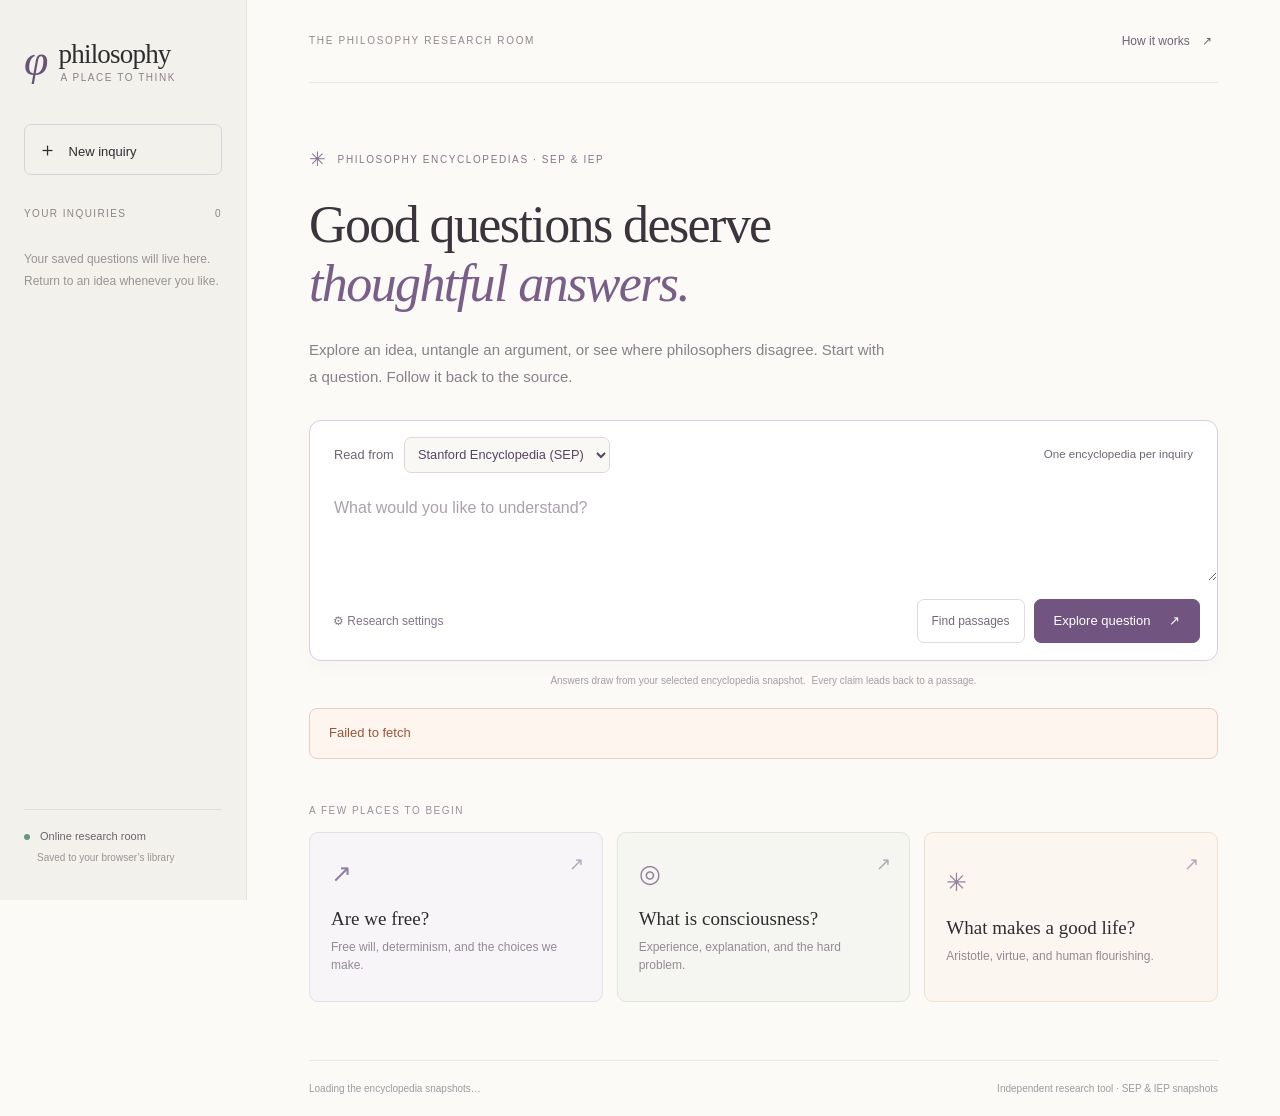
==== index.html @ 96039507 "Publish philosophy research frontend without private backend data" ====
<!doctype html>
<html lang="en">
<head><meta charset="utf-8"><meta name="viewport" content="width=device-width,initial-scale=1"><title>Philosophy — grounded in SEP &amp; IEP</title><link rel="stylesheet" href="./styles.css?v=8264538767d1"><script src="./config.js?v=1afbfc3e20f3"></script><script src="./app.js?v=f1584ebc490a" defer></script></head>
<body>
<aside class="sidebar" aria-label="Research library">
  <a class="brand" href="./" aria-label="Philosophy home"><span class="brand-mark">φ</span><span>philosophy<span class="brand-sub">a place to think</span></span></a>
  <button id="new-research" class="new-button"><span>＋</span> New inquiry</button>
  <button id="library-toggle" class="mobile-library" aria-label="Show saved inquiries" aria-expanded="false">☰</button>
  <div class="library-label">YOUR INQUIRIES <span id="library-count">0</span></div>
  <nav id="library" aria-label="Saved inquiries"><p class="library-empty">Your saved questions will live here.<br>Return to an idea whenever you like.</p></nav>
  <div class="sidebar-foot"><span class="live-dot"></span> Online research room<span class="foot-note">Saved to your browser’s library</span></div>
</aside>
<main>
  <header class="topbar"><span>THE PHILOSOPHY RESEARCH ROOM</span><button id="about-button">How it works <span>↗</span></button></header>
  <section id="welcome" class="welcome">
    <div class="eyebrow"><span class="tiny-star">✳</span> PHILOSOPHY ENCYCLOPEDIAS · SEP & IEP</div>
    <h1>Good questions deserve<br><em>thoughtful answers.</em></h1>
    <p class="intro">Explore an idea, untangle an argument, or see where philosophers disagree. Start with a question. Follow it back to the source.</p>
  </section>
  <section class="composer" aria-label="Ask a philosophy question">
    <form id="ask-form"><div class="corpus-control"><label for="corpus-selection">Read from <select id="corpus-selection"><option value="SEP">Stanford Encyclopedia (SEP)</option><option value="IEP">Internet Encyclopedia (IEP)</option></select></label><span>One encyclopedia per inquiry</span></div>
      <label for="question" class="sr-only">Your philosophy question</label><textarea id="question" placeholder="What would you like to understand?" maxlength="3000" rows="3" required></textarea>
      <div class="composer-bottom"><button type="button" id="settings-button" class="quiet-button" aria-expanded="false">⚙ Research settings</button><div class="submit-actions"><button type="button" id="search-button" class="search-button">Find passages</button><button type="submit" id="research-button" class="primary">Explore question <span>↗</span></button></div></div>
      <div id="settings" class="settings" hidden>
        <label>Passages to retrieve<input id="rag-count" type="number" min="1" max="300" value="100"></label>
        <label>Evidence for the answer<select id="selection"><option value="perfect">Perfectly relevant only</option><option value="very" selected>+ Very relevant</option><option value="relevant">+ Relevant</option><option value="number">Custom passage count</option></select></label>
        <label id="answer-count-label" hidden>Passages for the answer<input id="answer-count" type="number" min="1" max="300" value="20"></label>
        <label>Answer model<select id="model"><option value="gpt-6.1-sol">GPT-6.1 Sol</option><option value="gpt-6-astra">GPT-6 Astra</option></select></label>
        <label>Thinking level<select id="effort"><option>low</option><option>medium</option><option>high</option><option>xhigh</option><option>max</option><option>ultra</option></select></label>
        <p>Rating choices are cumulative. “+ Very relevant” includes Perfectly relevant and Very relevant passages. Custom count takes the best-rated passages, even if their ratings are lower.</p>
      </div>
    </form>
    <p class="composer-note">Answers draw from your selected encyclopedia snapshot. <span>Every claim leads back to a passage.</span></p>
  </section>
  <div id="alert" role="alert" hidden></div>
  <section id="suggestions" class="suggestions"><div class="section-kicker">A FEW PLACES TO BEGIN</div><div class="suggestion-grid">
    <button data-question="What is the difference between compatibilism and libertarianism about free will?"><span class="suggestion-icon">↗</span><strong>Are we free?</strong><span>Free will, determinism, and the choices we make.</span><span class="suggestion-arrow">↗</span></button>
    <button data-question="What is the hard problem of consciousness, and why is it different from explaining cognitive functions?"><span class="suggestion-icon">◎</span><strong>What is consciousness?</strong><span>Experience, explanation, and the hard problem.</span><span class="suggestion-arrow">↗</span></button>
    <button data-question="How does Aristotle understand eudaimonia and its relationship to virtue?"><span class="suggestion-icon">✳</span><strong>What makes a good life?</strong><span>Aristotle, virtue, and human flourishing.</span><span class="suggestion-arrow">↗</span></button>
  </div></section>
  <section id="research" hidden aria-label="Research results">
    <div id="progress" class="progress" aria-live="polite"></div>
    <div class="result-heading"><h2 id="result-question"></h2><button id="copy-button" class="quiet-button" hidden>Copy answer</button></div>
    <div id="result-meta" class="result-meta"></div>
    <div class="tabs" role="tablist" aria-label="Research views"><button id="answer-tab" role="tab" aria-selected="true">Answer</button><button id="passages-tab" role="tab" aria-selected="false">Passages <span id="passage-count"></span></button><button id="method-tab" role="tab" aria-selected="false">Research trail</button></div>
    <div id="answer-view" class="answer-layout"><article id="answer" class="prose" aria-label="Research answer"></article><aside id="sources" class="source-rail" aria-label="Sources used"></aside></div>
    <section id="passages-view" hidden><div class="passage-controls"><label for="rating-filter">Show</label><select id="rating-filter"><option value="all">All retrieved passages</option><option value="selected">Used for the answer</option><option value="4">Perfectly relevant</option><option value="3">Very relevant</option><option value="2">Relevant</option><option value="1">A little relevant</option><option value="0">Not relevant</option></select><span id="passage-summary"></span></div><div id="passages"></div></section>
    <section id="method-view" class="method-view" hidden></section>
  </section>
  <footer><span id="corpus-count">Loading the encyclopedia snapshots…</span><span>Independent research tool · SEP & IEP snapshots</span></footer>
</main>
<dialog id="source-dialog"><div class="dialog-top"><span>READ THE SOURCE</span><button id="close-source" aria-label="Close source">×</button></div><div id="source-content"></div></dialog>
<dialog id="about-dialog"><div class="dialog-top"><span>A QUESTION, WITH A TRACEABLE ANSWER</span><button id="close-about" aria-label="Close explanation">×</button></div><h2>From question to understanding.</h2><ol class="about-steps"><li><strong>Find the passages.</strong><p>Your question is compared with the selected encyclopedia’s passage embeddings.</p></li><li><strong>Check relevance.</strong><p>Jev rates each passage against your exact question, from Not relevant to Perfectly relevant.</p></li><li><strong>Choose the evidence.</strong><p>Your rating threshold or custom count decides which passages reach the answer model.</p></li><li><strong>Read, then verify.</strong><p>The answer cites individual passages. Open a citation to read the saved passage, nearby context, and its original encyclopedia link.</p></li></ol><p class="about-note">Find passages stops after retrieval. Explore question also runs Jev and the answer model. Questions and research trails are saved online in your browser’s private library. This is an independent tool, not an official SEP or IEP service.</p></dialog>
</body></html>
---- styles.css ----
@font-face{font-family:ResearchSerif;src:local('Georgia')}*{box-sizing:border-box}body{margin:0;color:#302d32;background:#fbfaf7;font:15px/1.55 'Segoe UI',Arial,sans-serif}button,input,select,textarea{font:inherit}button,a,input,textarea,select{-webkit-tap-highlight-color:transparent}button{cursor:pointer}button:disabled{opacity:.55;cursor:wait}button:focus-visible,a:focus-visible,input:focus-visible,select:focus-visible,textarea:focus-visible{outline:3px solid #b398c1;outline-offset:4px}a{color:inherit}button{color:inherit}[hidden]{display:none!important}.sidebar{width:247px;position:fixed;inset:0 auto 0 0;border-right:1px solid #e6e2dd;padding:35px 24px;background:#f3f1eb;display:flex;flex-direction:column}.brand{display:flex;align-items:center;gap:11px;text-decoration:none;font:27px Georgia,serif;letter-spacing:-.8px}.brand-mark{font:italic 44px Georgia;color:#695376}.brand-sub{display:block;font:10px 'Segoe UI',sans-serif;text-transform:uppercase;letter-spacing:1.55px;color:#8b818d;margin:2px 0 0 2px}.new-button{border:1px solid #d8d2dc;border-radius:7px;background:transparent;text-align:left;padding:10px 13px;margin-top:38px;font-size:13px}.new-button span{margin-right:8px;font-size:19px}.library-label{font-size:10px;letter-spacing:1.4px;color:#8b838a;margin:31px 0 15px;display:flex;justify-content:space-between}.library-empty{color:#9a9399;font-size:12px;line-height:1.8}.sidebar nav{overflow:auto;flex:1}.library-item{border:0;background:transparent;text-align:left;display:block;width:100%;border-radius:6px;padding:10px 8px;margin-bottom:4px;font-size:12px;line-height:1.5}.library-item:hover,.library-item.active{background:#e9e3ec;color:#654d74}.library-item small{display:block;color:#91848f;font-size:10px;margin-top:4px}.sidebar-foot{font-size:11px;color:#6c636e;border-top:1px solid #e1dce1;padding-top:18px;margin-top:20px}.live-dot{display:inline-block;width:6px;height:6px;border-radius:50%;background:#699778;margin-right:7px}.foot-note{display:block;color:#9c929c;margin:4px 0 0 13px;font-size:10px}main{margin-left:247px;padding:0 62px;max-width:1600px}.topbar{height:83px;display:flex;justify-content:space-between;align-items:center;border-bottom:1px solid #eae6e1;color:#918791;font-size:10px;letter-spacing:1.65px}.topbar button{background:transparent;border:0;color:#6e6176;font-size:12px;letter-spacing:0}.topbar button span{margin-left:9px}.welcome{padding-top:61px;max-width:830px}.eyebrow{font-size:10px;letter-spacing:1.6px;color:#86748b;display:flex;gap:10px;align-items:center}.tiny-star{font-size:20px;color:#877091}h1{font:52px/1.14 Georgia,serif;letter-spacing:-1.6px;margin:20px 0 22px;font-weight:400;color:#3b343d}h1 em{color:#795e89;font-weight:400}.intro{font-size:15px;color:#88808a;max-width:580px;line-height:1.8;margin-bottom:30px}.composer{max-width:1060px}.composer form{border:1px solid #d9cfe0;border-radius:12px;background:#fff;box-shadow:0 5px 20px #44394d06;overflow:hidden}textarea{resize:vertical;border:0;width:100%;background:transparent;padding:23px 24px 10px;outline-offset:-4px!important;min-height:96px;font-size:16px;color:#423646}textarea::placeholder{color:#aaa1aa}.composer-bottom{display:flex;justify-content:space-between;gap:12px;align-items:center;padding:12px 17px 17px}.quiet-button{border:0;background:transparent;font-size:12px;color:#84738c;padding:6px}.submit-actions{display:flex;gap:9px}.primary{border:1px solid #71547f;background:#71547f;color:#fff;padding:11px 19px;border-radius:7px;font-size:13px;white-space:nowrap}.primary:hover{background:#5c416a}.primary span{margin-left:15px}.search-button{border:1px solid #e0d9e3;border-radius:7px;background:#fff;font-size:12px;padding:10px 14px;color:#75677d}.composer-note{display:flex;gap:6px;justify-content:center;font-size:10px;color:#a69ba8;margin:12px 0 0}.settings{border-top:1px solid #e9e3ed;padding:19px 23px;display:grid;grid-template-columns:repeat(3,1fr);gap:17px;background:#faf8fb}.settings label{font-size:11px;color:#7b6b83;display:flex;flex-direction:column;gap:6px}.settings input,.settings select{border:1px solid #ddd5e2;background:white;border-radius:5px;padding:8px;color:#514657;min-width:0;width:100%;font-size:12px}.settings p{grid-column:1/-1;font-size:11px;color:#94839a;margin:0}.suggestions{margin:44px 0 58px;max-width:1060px}.section-kicker{font-size:10px;letter-spacing:1.5px;color:#9a8d9d;margin-bottom:14px}.suggestion-grid{display:grid;grid-template-columns:repeat(3,1fr);gap:14px}.suggestion-grid button{position:relative;padding:21px 21px 26px;text-align:left;border:1px solid #e5dfe7;border-radius:9px;background:#f8f5f9;min-height:166px}.suggestion-grid button:nth-child(2){background:#f5f6f1;border-color:#e0e5d9}.suggestion-grid button:nth-child(3){background:#fbf6ef;border-color:#eee1d1}.suggestion-icon{display:block;font-size:25px;color:#93809e;margin-bottom:15px}.suggestion-grid strong{font:19px Georgia,serif;display:block;font-weight:400;margin-bottom:8px}.suggestion-grid button>span:not(.suggestion-icon):not(.suggestion-arrow){color:#948995;font-size:12px;display:block;max-width:230px}.suggestion-arrow{position:absolute;right:18px;top:18px;color:#b3a7b8;font-size:18px}footer{border-top:1px solid #eae6e1;display:flex;justify-content:space-between;gap:10px;font-size:10px;color:#a198a2;padding:20px 0;margin-top:35px}.sr-only{position:absolute;width:1px;height:1px;overflow:hidden;clip:rect(0,0,0,0)}#alert{padding:14px 19px;border:1px solid #e7cec4;background:#fff5ef;border-radius:8px;margin:20px 0;font-size:13px;color:#9a563c}.progress{display:flex;gap:7px;margin:27px 0 20px;flex-wrap:wrap}.progress span{font-size:10px;border:1px solid #e6dfe9;border-radius:20px;padding:7px 12px;color:#a398a7}.progress span.done{color:#627963;background:#f0f4ee;border-color:#dce5d8}.progress span.current{color:#705280;background:#f2edf5;border-color:#d7c6e1}.progress .stage{flex-basis:100%;border:0;padding:4px 0;font-size:12px;color:#948499}.result-heading{display:flex;gap:15px;justify-content:space-between;align-items:start}.result-heading h2{font:30px/1.3 Georgia,serif;font-weight:400;max-width:780px;margin:0 0 12px}.result-meta{font-size:11px;color:#96879d;margin-bottom:21px}.tabs{display:flex;gap:24px;border-bottom:1px solid #e4dee7;margin-bottom:28px}.tabs button{border:0;border-bottom:2px solid transparent;background:none;padding:12px 0;color:#9b8ca3;font-size:13px}.tabs button[aria-selected=true]{color:#6f527c;border-bottom-color:#795889}.tabs button span{font-size:10px;background:#eee8f1;padding:2px 6px;border-radius:4px}.answer-layout{display:grid;grid-template-columns:minmax(0,1fr) 245px;gap:45px}.prose{font-size:15px;line-height:1.9;color:#534a57;padding-bottom:20px;max-width:760px}.prose p{margin-top:0;margin-bottom:18px}.prose h2,.prose h3{font:25px/1.4 Georgia,serif;font-weight:400;color:#4c3c53;margin:27px 0 12px}.prose h3{font-size:20px}.prose .waiting{padding:35px 0;color:#a395a9;font-style:italic}.prose li{margin-bottom:7px}.cite{background:#f0e9f4;border:0;border-radius:3px;padding:1px 5px;color:#745188;font-size:10px;margin:0 2px;vertical-align:super}.source-rail{border-left:1px solid #e7dfeb;padding-left:23px}.source-rail h3{font-size:10px;letter-spacing:1.5px;color:#9984a4;font-weight:400;margin:5px 0 17px}.source-card{display:block;background:none;border:0;border-bottom:1px solid #e9e2ed;padding:15px 0;text-align:left;width:100%}.source-card strong{font:16px/1.4 Georgia,serif;color:#685272;display:block;font-weight:400}.source-card span{display:block;font-size:10px;color:#a191a8;margin-top:5px}.source-card .source-number{font-size:10px;color:#9b80ac;margin-bottom:5px}.passage-controls{display:flex;gap:10px;align-items:center;font-size:11px;color:#938499;margin-bottom:18px}.passage-controls select{border:1px solid #ddd4e2;border-radius:5px;background:white;padding:7px;max-width:220px;color:#786481}.passage-controls span{margin-left:auto}.passage-card{background:white;border:1px solid #e5dce9;border-radius:9px;padding:21px 25px;margin:13px 0}.passage-card-top{display:flex;justify-content:space-between;gap:10px;font-size:10px;color:#a897ad}.passage-card h3{font:21px Georgia,serif;font-weight:400;margin:10px 0 4px;color:#685171}.author-line{font-size:11px;color:#a58fae}.passage-text{font-size:13px;line-height:1.85;color:#74697a;margin:14px 0;white-space:pre-wrap}.passage-card button{background:none;border:0;color:#8b6c9b;font-size:11px;padding:0}.rating-pill{border-radius:12px;background:#f0ebf5;padding:4px 9px;color:#80608f}.selected-pill{margin-left:6px;color:#567c5b;background:#edf3eb}.method-view{background:#f6f3f7;border:1px solid #e4dce8;padding:25px;border-radius:8px;font-size:13px;color:#807088}.method-view dl{display:grid;grid-template-columns:170px 1fr;gap:12px}.method-view dt{color:#a08bab}.method-view dd{margin:0}.method-view p{line-height:1.8}dialog{border:1px solid #e1d4e8;border-radius:12px;background:#fffcff;color:#58485f;width:750px;max-width:calc(100% - 30px);max-height:87vh;padding:28px 34px;box-shadow:0 20px 90px #3e2c4533}dialog::backdrop{background:#362a4059;backdrop-filter:blur(3px)}.dialog-top{display:flex;justify-content:space-between;align-items:center;font-size:10px;letter-spacing:1.5px;color:#a58baf;margin-bottom:22px}.dialog-top button{border:0;background:transparent;font-size:26px;color:#9b81a5}dialog h2{font:30px Georgia;font-weight:400;margin:18px 0 12px}dialog h3{font:18px Georgia;font-weight:400}.source-context{margin:20px 0;border-left:2px solid #e6ddec;padding:12px 18px;color:#9a8da1;font-size:13px;line-height:1.85;white-space:pre-wrap}.source-context.target{border-color:#9b7cac;background:#f5f0f8;color:#584560}.context-label{font-size:10px;text-transform:uppercase;letter-spacing:1px;color:#a58eb0;display:block;margin-bottom:9px}.external-link{display:inline-block;font-size:12px;color:#896399;margin-top:12px}.about-steps{padding-left:21px}.about-steps li{padding:10px 0 7px 7px;font-size:14px;color:#7d608a}.about-steps p{font-size:13px;color:#9c88a6;margin:7px 0}.about-note{font-size:12px;color:#9b89a2;border-top:1px solid #e7ddeb;padding-top:20px;margin-top:19px}@media(min-width:1600px){main{padding:0 90px}}@media(max-width:1100px){.sidebar{width:215px;padding:30px 20px}main{margin-left:215px;padding:0 32px}h1{font-size:43px}.answer-layout{grid-template-columns:1fr}.source-rail{border-left:0;padding-left:0;border-top:1px solid #e5deea;padding-top:15px}.source-card{display:inline-block;width:48%;vertical-align:top;padding-right:12px}}@media(max-width:760px){.sidebar{position:relative;width:100%;padding:18px 22px;flex-direction:row;align-items:center;justify-content:space-between;border-right:0;border-bottom:1px solid #e4dce7}.brand{font-size:23px}.brand-mark{font-size:34px}.brand-sub{font-size:8px}.new-button{margin:0;font-size:11px}.library-label,.sidebar nav,.sidebar-foot{display:none}main{margin-left:0;padding:0 22px}.topbar{height:59px;font-size:8px;letter-spacing:1px}.topbar button{font-size:10px}.welcome{padding-top:35px}.eyebrow{font-size:8px;letter-spacing:1px}h1{font-size:36px;letter-spacing:-1px;margin-top:14px}.intro{font-size:13px;margin-bottom:25px}.composer-bottom{flex-wrap:wrap;padding:12px}.submit-actions{margin-left:auto}.composer-note{display:block;text-align:center;font-size:9px}.settings{grid-template-columns:1fr 1fr;gap:13px;padding:16px}.suggestion-grid{grid-template-columns:1fr}.suggestion-grid button{min-height:125px;padding:19px 20px}.suggestion-icon{float:left;margin:0 17px 0 0}.suggestion-grid strong{margin-left:43px;font-size:18px}.suggestion-grid button>span:not(.suggestion-icon):not(.suggestion-arrow){margin-left:43px;max-width:none}.suggestions{margin:30px 0}.primary{font-size:11px;padding:10px 12px}.primary span{margin-left:6px}.search-button{font-size:10px;padding:9px}.quiet-button{font-size:10px}.result-heading h2{font-size:24px}.tabs{gap:20px}.tabs button{font-size:12px}.prose{font-size:14px}.passage-card{padding:18px}.passage-controls{flex-wrap:wrap}.method-view dl{grid-template-columns:1fr;gap:7px}.method-view dd{margin-bottom:12px}dialog{padding:22px}footer{font-size:8px;flex-wrap:wrap}.source-card{width:100%}}
.mobile-library{display:none}@media(max-width:760px){.sidebar{gap:8px;padding:16px}.mobile-library{display:block;border:1px solid #ddd2e3;background:transparent;border-radius:5px;padding:8px 11px;color:#796084}.sidebar.mobile-open{flex-wrap:wrap}.sidebar.mobile-open nav{display:block;flex-basis:100%;max-height:260px}.sidebar.mobile-open .library-label{display:flex;flex-basis:100%;margin:15px 0 0}.sidebar.mobile-open .library-item{margin-bottom:2px}}

.corpus-control{display:flex;align-items:center;justify-content:space-between;gap:1rem;margin-bottom:1rem;color:#6d6473;font-size:.8rem}.corpus-control label{display:flex;align-items:center;gap:.65rem}.corpus-control select{font:inherit;color:#574365;background:#faf8f5;border:1px solid #ded6df;border-radius:7px;padding:.55rem}.corpus-control>span{font-size:.72rem}@media(max-width:650px){.corpus-control{align-items:flex-start;flex-direction:column;gap:.4rem}.corpus-control select{max-width:230px}}
.corpus-control{padding:16px 24px 0;margin-bottom:0}@media(max-width:650px){.corpus-control{padding:14px 16px 0}}
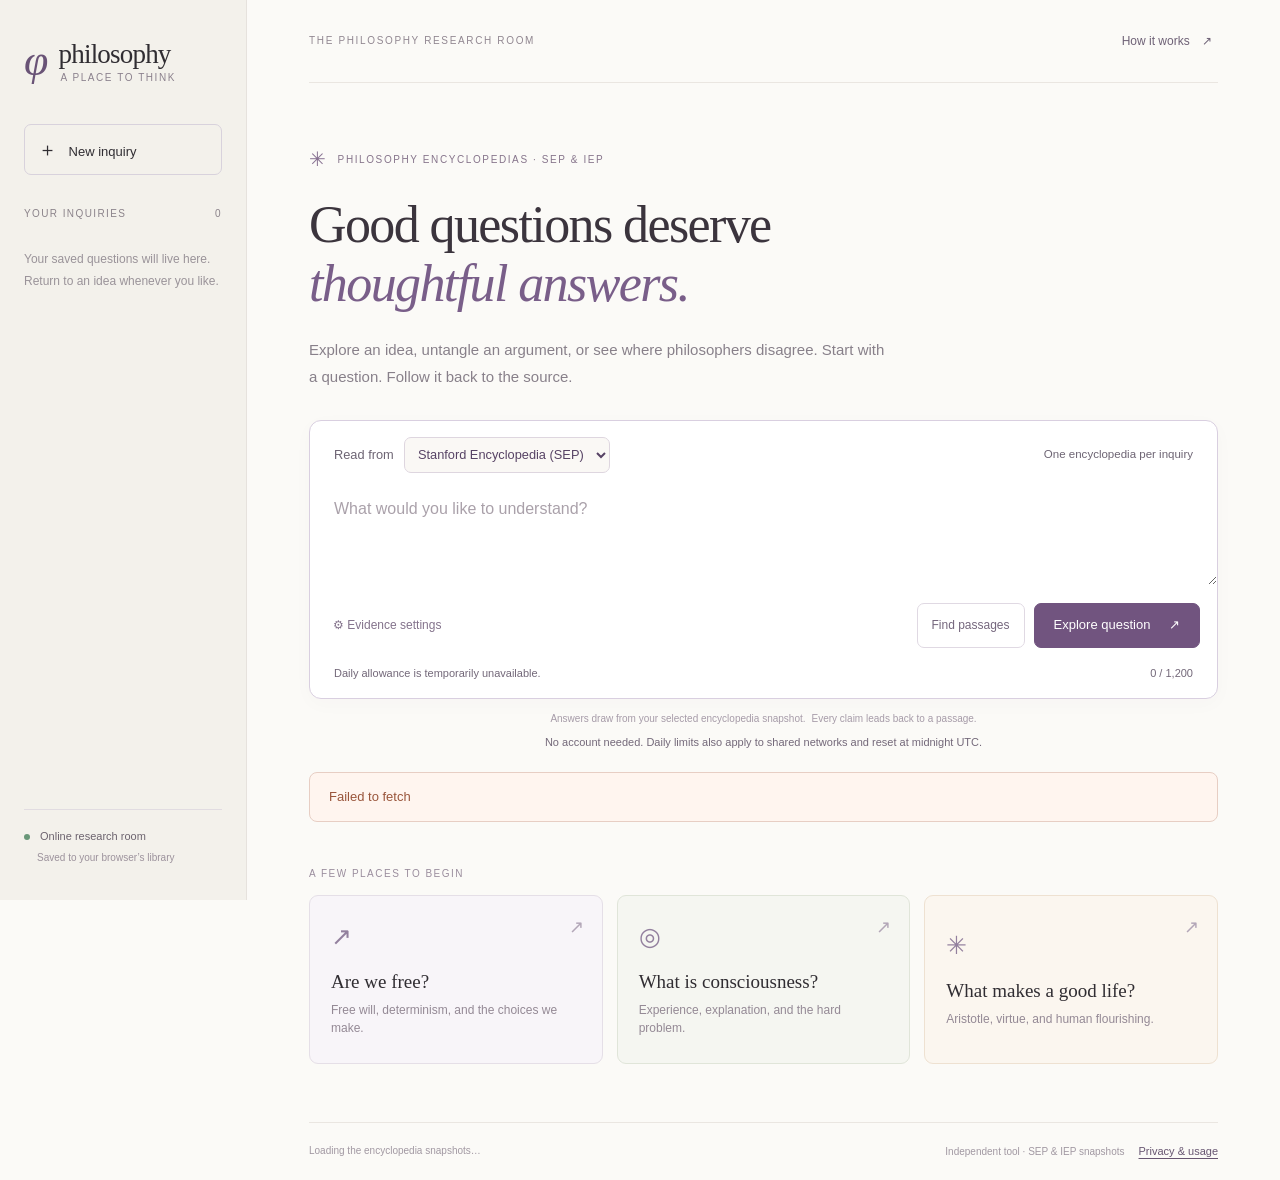
==== commit f9fffa9f: "Publish philosophy research frontend without private backend data" ====
--- a/index.html
+++ b/index.html
@@ -1,6 +1,6 @@
 <!doctype html>
 <html lang="en">
-<head><meta charset="utf-8"><meta name="viewport" content="width=device-width,initial-scale=1"><title>Philosophy — grounded in SEP &amp; IEP</title><link rel="stylesheet" href="./styles.css?v=8264538767d1"><script src="./config.js?v=1afbfc3e20f3"></script><script src="./app.js?v=f1584ebc490a" defer></script></head>
+<head><meta charset="utf-8"><meta name="viewport" content="width=device-width,initial-scale=1"><meta name="description" content="Explore philosophy with source-grounded answers and exact passages from the Stanford and Internet Encyclopedias of Philosophy."><meta http-equiv="Content-Security-Policy" content="default-src &#39;self&#39;; script-src &#39;self&#39;; style-src &#39;self&#39;; connect-src &#39;self&#39; https://philosophy-api-production.up.railway.app; img-src &#39;self&#39; data:; object-src &#39;none&#39;; base-uri &#39;self&#39;; form-action &#39;self&#39;; upgrade-insecure-requests"><meta name="referrer" content="strict-origin-when-cross-origin"><link rel="icon" href="./favicon.svg?v=07c00e713dd8"><link rel="stylesheet" href="./launch.css?v=fbeb87aef235"><title>Philosophy — grounded in SEP &amp; IEP</title><link rel="stylesheet" href="./styles.css?v=8264538767d1"><script src="./config.js?v=1afbfc3e20f3"></script><script src="./app.js?v=f1584ebc490a" defer></script><script src="./launch.js?v=b28fa7dc6892" defer></script></head>
 <body>
 <aside class="sidebar" aria-label="Research library">
   <a class="brand" href="./" aria-label="Philosophy home"><span class="brand-mark">φ</span><span>philosophy<span class="brand-sub">a place to think</span></span></a>
@@ -19,19 +19,19 @@
   </section>
   <section class="composer" aria-label="Ask a philosophy question">
     <form id="ask-form"><div class="corpus-control"><label for="corpus-selection">Read from <select id="corpus-selection"><option value="SEP">Stanford Encyclopedia (SEP)</option><option value="IEP">Internet Encyclopedia (IEP)</option></select></label><span>One encyclopedia per inquiry</span></div>
-      <label for="question" class="sr-only">Your philosophy question</label><textarea id="question" placeholder="What would you like to understand?" maxlength="3000" rows="3" required></textarea>
-      <div class="composer-bottom"><button type="button" id="settings-button" class="quiet-button" aria-expanded="false">⚙ Research settings</button><div class="submit-actions"><button type="button" id="search-button" class="search-button">Find passages</button><button type="submit" id="research-button" class="primary">Explore question <span>↗</span></button></div></div>
+      <label for="question" class="sr-only">Your philosophy question</label><textarea id="question" placeholder="What would you like to understand?" maxlength="1200" aria-describedby="allowance question-count" rows="3" required></textarea>
+      <div class="composer-bottom"><button type="button" id="settings-button" class="quiet-button" aria-expanded="false">⚙ Evidence settings</button><div class="submit-actions"><button type="button" id="search-button" class="search-button">Find passages</button><button type="submit" id="research-button" class="primary">Explore question <span>↗</span></button></div></div>
       <div id="settings" class="settings" hidden>
-        <label>Passages to retrieve<input id="rag-count" type="number" min="1" max="300" value="100"></label>
+        <label>Passages to retrieve<input id="rag-count" type="number" min="1" max="30" value="20"></label>
         <label>Evidence for the answer<select id="selection"><option value="perfect">Perfectly relevant only</option><option value="very" selected>+ Very relevant</option><option value="relevant">+ Relevant</option><option value="number">Custom passage count</option></select></label>
-        <label id="answer-count-label" hidden>Passages for the answer<input id="answer-count" type="number" min="1" max="300" value="20"></label>
-        <label>Answer model<select id="model"><option value="gpt-6.1-sol">GPT-6.1 Sol</option><option value="gpt-6-astra">GPT-6 Astra</option></select></label>
-        <label>Thinking level<select id="effort"><option>low</option><option>medium</option><option>high</option><option>xhigh</option><option>max</option><option>ultra</option></select></label>
-        <p>Rating choices are cumulative. “+ Very relevant” includes Perfectly relevant and Very relevant passages. Custom count takes the best-rated passages, even if their ratings are lower.</p>
+        <label id="answer-count-label" hidden>Passages for the answer<input id="answer-count" type="number" min="1" max="10" value="10"></label>
+        <input id="model" type="hidden" value="gpt-6.1-sol">
+        <input id="effort" type="hidden" value="low">
+        <p>Choose how closely the passages should match your question. Answers use up to 10 whole passages. Wider searches may take longer.</p>
       </div>
-    </form>
+    <div class="honeypot" aria-hidden="true"><label>Website<input id="website-check" name="website" tabindex="-1" autocomplete="off"></label></div><div class="allowance-row"><span id="allowance" role="status" aria-live="polite">Checking today’s allowance…</span><span id="question-count">0 / 1,200</span></div></form>
     <p class="composer-note">Answers draw from your selected encyclopedia snapshot. <span>Every claim leads back to a passage.</span></p>
-  </section>
+  <p class="allowance-hint">No account needed. Daily limits also apply to shared networks and reset at midnight UTC.</p></section>
   <div id="alert" role="alert" hidden></div>
   <section id="suggestions" class="suggestions"><div class="section-kicker">A FEW PLACES TO BEGIN</div><div class="suggestion-grid">
     <button data-question="What is the difference between compatibilism and libertarianism about free will?"><span class="suggestion-icon">↗</span><strong>Are we free?</strong><span>Free will, determinism, and the choices we make.</span><span class="suggestion-arrow">↗</span></button>
@@ -40,15 +40,15 @@
   </div></section>
   <section id="research" hidden aria-label="Research results">
     <div id="progress" class="progress" aria-live="polite"></div>
-    <div class="result-heading"><h2 id="result-question"></h2><button id="copy-button" class="quiet-button" hidden>Copy answer</button></div>
+    <div class="result-heading"><h2 id="result-question"></h2><div class="result-actions"><button id="copy-button" class="quiet-button" hidden>Copy answer</button><button id="download-answer" class="quiet-button" hidden>Save Markdown</button></div></div>
     <div id="result-meta" class="result-meta"></div>
     <div class="tabs" role="tablist" aria-label="Research views"><button id="answer-tab" role="tab" aria-selected="true">Answer</button><button id="passages-tab" role="tab" aria-selected="false">Passages <span id="passage-count"></span></button><button id="method-tab" role="tab" aria-selected="false">Research trail</button></div>
     <div id="answer-view" class="answer-layout"><article id="answer" class="prose" aria-label="Research answer"></article><aside id="sources" class="source-rail" aria-label="Sources used"></aside></div>
     <section id="passages-view" hidden><div class="passage-controls"><label for="rating-filter">Show</label><select id="rating-filter"><option value="all">All retrieved passages</option><option value="selected">Used for the answer</option><option value="4">Perfectly relevant</option><option value="3">Very relevant</option><option value="2">Relevant</option><option value="1">A little relevant</option><option value="0">Not relevant</option></select><span id="passage-summary"></span></div><div id="passages"></div></section>
     <section id="method-view" class="method-view" hidden></section>
   </section>
-  <footer><span id="corpus-count">Loading the encyclopedia snapshots…</span><span>Independent research tool · SEP & IEP snapshots</span></footer>
+  <footer><span id="corpus-count">Loading the encyclopedia snapshots…</span><span class="footer-links"><span>Independent tool · SEP & IEP snapshots</span><button id="privacy-button" type="button">Privacy &amp; usage</button></span></footer>
 </main>
 <dialog id="source-dialog"><div class="dialog-top"><span>READ THE SOURCE</span><button id="close-source" aria-label="Close source">×</button></div><div id="source-content"></div></dialog>
 <dialog id="about-dialog"><div class="dialog-top"><span>A QUESTION, WITH A TRACEABLE ANSWER</span><button id="close-about" aria-label="Close explanation">×</button></div><h2>From question to understanding.</h2><ol class="about-steps"><li><strong>Find the passages.</strong><p>Your question is compared with the selected encyclopedia’s passage embeddings.</p></li><li><strong>Check relevance.</strong><p>Jev rates each passage against your exact question, from Not relevant to Perfectly relevant.</p></li><li><strong>Choose the evidence.</strong><p>Your rating threshold or custom count decides which passages reach the answer model.</p></li><li><strong>Read, then verify.</strong><p>The answer cites individual passages. Open a citation to read the saved passage, nearby context, and its original encyclopedia link.</p></li></ol><p class="about-note">Find passages stops after retrieval. Explore question also runs Jev and the answer model. Questions and research trails are saved online in your browser’s private library. This is an independent tool, not an official SEP or IEP service.</p></dialog>
-</body></html>
+<dialog id="privacy-dialog" aria-labelledby="privacy-title"><div class="dialog-top"><span>PRIVACY &amp; FAIR USE</span><button id="close-privacy" aria-label="Close privacy information">×</button></div><div class="privacy-copy"><h2 id="privacy-title">Simple, without an account.</h2><h3>Your inquiry library</h3><p>Questions, evidence and answers are saved online for this browser’s random library identifier. Anyone using this browser can view its library. Clearing browser storage loses access to that library; it does not erase the saved server records. Avoid sharing sensitive personal information in questions.</p><h3>Keeping the room available</h3><p>Daily limits apply to your browser, your shared network and the whole room. The app stores daily protected network fingerprints and usage counts to enforce these limits, rather than full IP addresses. Network changes and privacy tools may affect your allowance. Failed or interrupted research can still consume an allowance because processing may already have started. Reopening a completed saved inquiry does not spend another allowance.</p><h3>Processing and sources</h3><p>Railway runs the service and Supabase stores the inquiry library. Answer requests send your question and selected encyclopedia passages to Jev for relevance checks and to OpenAI for synthesis. Hosting and processing providers may retain their standard security and operational logs. Passage-only searches skip both answer services.</p><p>AI answers can be incomplete or mistaken. Verify important claims with the linked original entries. This independent tool uses historical SEP and IEP snapshots and is not an official encyclopedia service.</p></div></dialog></body></html>
--- a/launch.css
+++ b/launch.css
@@ -0,0 +1,36 @@
+/* Launch polish preserves the existing paper-and-plum design. */
+:root{color-scheme:light}
+body{color:#514558}
+button,input,select,textarea,a{outline-offset:4px}
+button:focus-visible,a:focus-visible,input:focus-visible,select:focus-visible,textarea:focus-visible{outline:2px solid #71547f}
+button:disabled{opacity:.6;cursor:wait}
+.brand-sub,.library-label,.sidebar-foot,.foot-note,.eyebrow,.section-kicker,.composer-note,.result-meta,.author-line,footer{color:#736879}
+.intro{color:#746a79;max-width:580px}
+.welcome{padding-top:52px}
+.composer textarea{font-size:16px;line-height:1.6;min-height:112px}
+.allowance-row{display:flex;gap:12px;justify-content:space-between;align-items:center;padding:0 24px 16px;color:#736879;font-size:11px}
+.allowance-row span:last-child{white-space:nowrap}
+.allowance-hint{font-size:11px;line-height:1.6;color:#736879;margin:8px 0;text-align:center}
+.settings{grid-template-columns:repeat(3,minmax(0,1fr))}
+.settings label,.settings p{color:#6d5e76}
+.suggestion-grid button>span:not(.suggestion-icon):not(.suggestion-arrow){color:#736879;line-height:1.5}
+.suggestion-grid button{transition:transform .15s,border-color .15s}
+.suggestion-grid button:hover{transform:translateY(-2px);border-color:#baa7c4}
+.tabs button{color:#75647e}
+.prose{font-size:16px;line-height:1.85;color:#514558}
+.prose blockquote{border-left:3px solid #c6b4cf;margin-left:0;padding-left:20px;color:#65526f}
+.result-actions{display:flex;gap:10px;flex-wrap:wrap;align-items:center}
+.result-actions .quiet-button{font-size:12px}
+.passage-text{color:#65576e}
+.passage-card-top{color:#76637f;line-height:1.5}
+.source-card span,.context-label,.about-steps p,.about-note{color:#76637f}
+.source-context{color:#786c7d}
+.rating-pill{display:inline-block;margin-top:2px}
+.source-rail{position:sticky;top:24px;align-self:start}
+.privacy-copy{font-size:14px;line-height:1.8;color:#65576e}
+.privacy-copy h3{font:20px Georgia,serif;color:#514558}
+.footer-links{display:flex;gap:14px;align-items:center}
+.footer-links button{padding:0;border:0;background:none;color:#675571;font-size:11px;text-decoration:underline;text-underline-offset:3px}
+.honeypot{position:absolute;left:-10000px;width:1px;height:1px;overflow:hidden}
+@media(max-width:760px){.welcome{padding-top:30px}.composer textarea{font-size:16px;padding:18px 16px}.allowance-row{padding:0 16px 14px;font-size:10px;align-items:start}.allowance-hint{font-size:10px}.settings{grid-template-columns:1fr}.source-rail{position:static}.result-actions{gap:3px}.result-heading{flex-wrap:wrap}.result-heading h2{margin-bottom:4px}.prose{font-size:15px}.composer-note{line-height:1.7}.primary,.search-button{min-height:42px}.sidebar.mobile-open nav{max-height:320px}}
+@media(prefers-reduced-motion:reduce){*{scroll-behavior:auto!important;transition:none!important}}
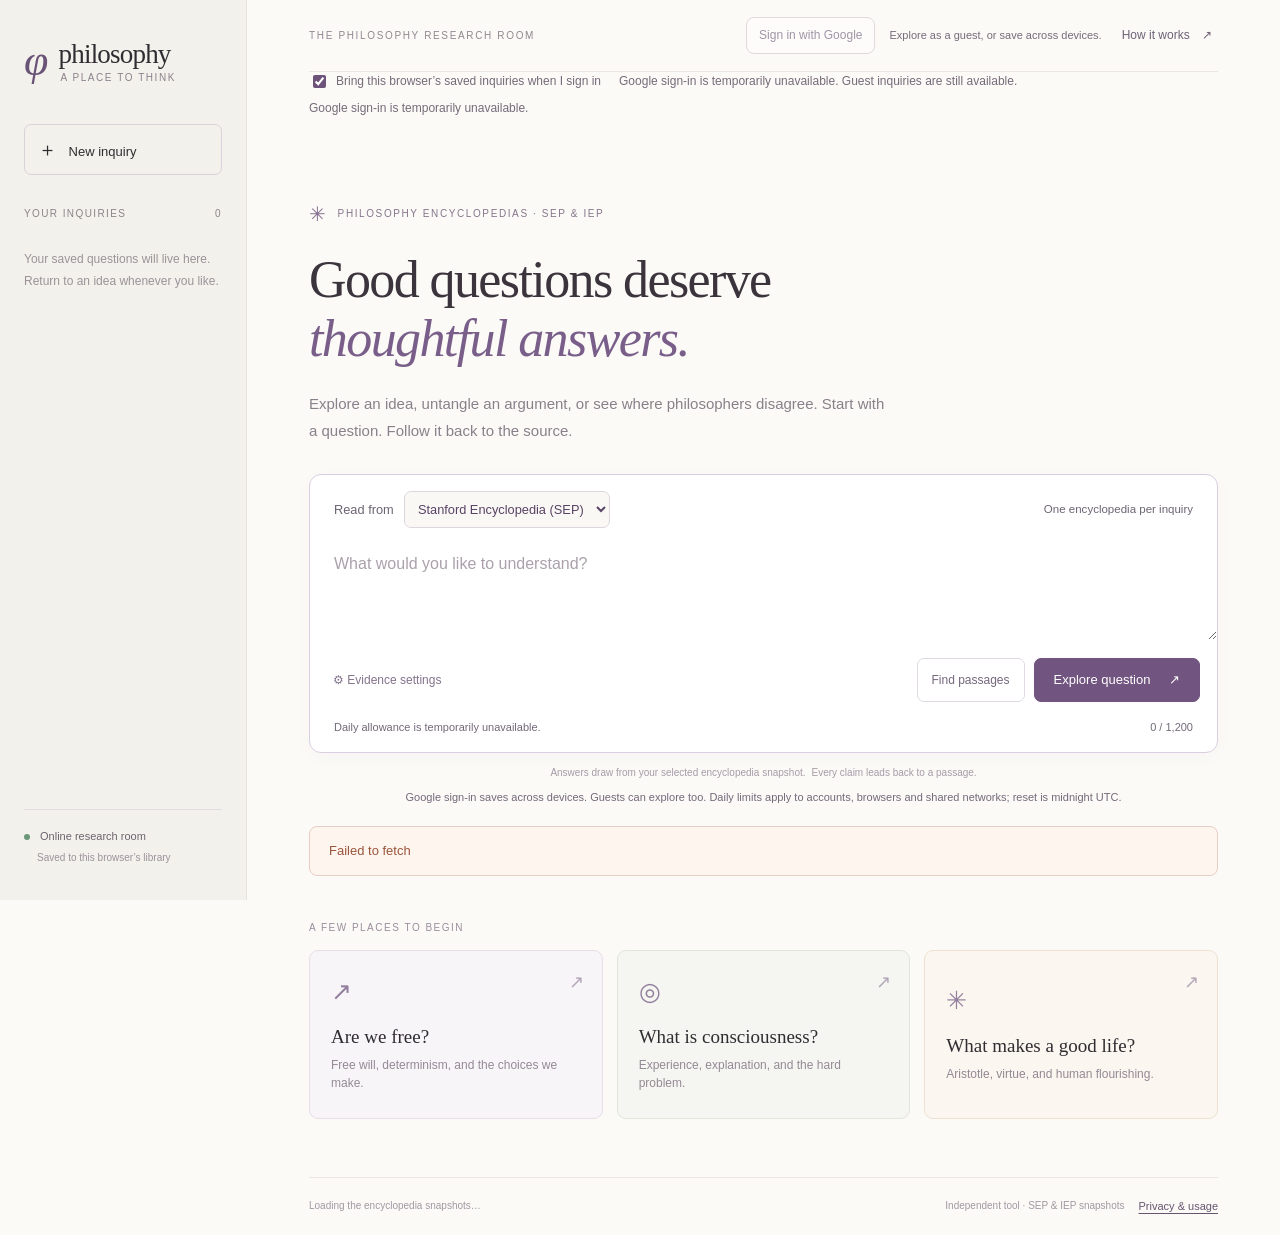
==== commit c857a99e: "Publish philosophy research frontend without private backend data" ====
--- a/index.html
+++ b/index.html
@@ -1,6 +1,6 @@
 <!doctype html>
 <html lang="en">
-<head><meta charset="utf-8"><meta name="viewport" content="width=device-width,initial-scale=1"><meta name="description" content="Explore philosophy with source-grounded answers and exact passages from the Stanford and Internet Encyclopedias of Philosophy."><meta http-equiv="Content-Security-Policy" content="default-src &#39;self&#39;; script-src &#39;self&#39;; style-src &#39;self&#39;; connect-src &#39;self&#39; https://philosophy-api-production.up.railway.app; img-src &#39;self&#39; data:; object-src &#39;none&#39;; base-uri &#39;self&#39;; form-action &#39;self&#39;; upgrade-insecure-requests"><meta name="referrer" content="strict-origin-when-cross-origin"><link rel="icon" href="./favicon.svg?v=07c00e713dd8"><link rel="stylesheet" href="./launch.css?v=fbeb87aef235"><title>Philosophy — grounded in SEP &amp; IEP</title><link rel="stylesheet" href="./styles.css?v=8264538767d1"><script src="./config.js?v=1afbfc3e20f3"></script><script src="./app.js?v=f1584ebc490a" defer></script><script src="./launch.js?v=b28fa7dc6892" defer></script></head>
+<head><meta charset="utf-8"><meta name="viewport" content="width=device-width,initial-scale=1"><meta name="description" content="Explore philosophy with source-grounded answers and exact passages from the Stanford and Internet Encyclopedias of Philosophy."><meta http-equiv="Content-Security-Policy" content="default-src &#39;self&#39;; script-src &#39;self&#39;; style-src &#39;self&#39;; connect-src &#39;self&#39; https://philosophy-api-production.up.railway.app https://zajrrynbnitxwxytkpmw.supabase.co; img-src &#39;self&#39; data:; object-src &#39;none&#39;; base-uri &#39;self&#39;; form-action &#39;self&#39;; upgrade-insecure-requests"><meta name="referrer" content="strict-origin-when-cross-origin"><link rel="icon" href="./favicon.svg?v=07c00e713dd8"><link rel="stylesheet" href="./launch.css?v=9c3ef585e65c"><title>Philosophy — grounded in SEP &amp; IEP</title><link rel="stylesheet" href="./styles.css?v=8264538767d1"><script src="./config.js?v=1afbfc3e20f3"></script><script src="./supabase-auth.js?v=ce7e83c2a8ec" defer></script><script src="./auth.js?v=8168a91d19cb" defer></script><script src="./app.js?v=050acbb4b819" defer></script><script src="./launch.js?v=4c7cbb962219" defer></script></head>
 <body>
 <aside class="sidebar" aria-label="Research library">
   <a class="brand" href="./" aria-label="Philosophy home"><span class="brand-mark">φ</span><span>philosophy<span class="brand-sub">a place to think</span></span></a>
@@ -8,11 +8,11 @@
   <button id="library-toggle" class="mobile-library" aria-label="Show saved inquiries" aria-expanded="false">☰</button>
   <div class="library-label">YOUR INQUIRIES <span id="library-count">0</span></div>
   <nav id="library" aria-label="Saved inquiries"><p class="library-empty">Your saved questions will live here.<br>Return to an idea whenever you like.</p></nav>
-  <div class="sidebar-foot"><span class="live-dot"></span> Online research room<span class="foot-note">Saved to your browser’s library</span></div>
+  <div class="sidebar-foot"><span class="live-dot"></span> Online research room<span id="library-location" class="foot-note">Saved to this browser’s library</span></div>
 </aside>
 <main>
-  <header class="topbar"><span>THE PHILOSOPHY RESEARCH ROOM</span><button id="about-button">How it works <span>↗</span></button></header>
-  <section id="welcome" class="welcome">
+  <header class="topbar"><span>THE PHILOSOPHY RESEARCH ROOM</span><div class="topbar-actions"><button id="google-signin" type="button" disabled>Sign in with Google</button><span id="account-label" class="account-label">Checking sign-in…</span><button id="signout" type="button" hidden>Sign out</button><button id="about-button">How it works <span>↗</span></button></div></header>
+  <div class="auth-note"><label id="claim-library-row"><input type="checkbox" id="claim-library" checked> Bring this browser’s saved inquiries when I sign in</label><span id="auth-message" role="status" aria-live="polite"></span><span id="auth-disabled" hidden>Google sign-in is temporarily unavailable.</span></div><section id="welcome" class="welcome">
     <div class="eyebrow"><span class="tiny-star">✳</span> PHILOSOPHY ENCYCLOPEDIAS · SEP & IEP</div>
     <h1>Good questions deserve<br><em>thoughtful answers.</em></h1>
     <p class="intro">Explore an idea, untangle an argument, or see where philosophers disagree. Start with a question. Follow it back to the source.</p>
@@ -31,7 +31,7 @@
       </div>
     <div class="honeypot" aria-hidden="true"><label>Website<input id="website-check" name="website" tabindex="-1" autocomplete="off"></label></div><div class="allowance-row"><span id="allowance" role="status" aria-live="polite">Checking today’s allowance…</span><span id="question-count">0 / 1,200</span></div></form>
     <p class="composer-note">Answers draw from your selected encyclopedia snapshot. <span>Every claim leads back to a passage.</span></p>
-  <p class="allowance-hint">No account needed. Daily limits also apply to shared networks and reset at midnight UTC.</p></section>
+  <p class="allowance-hint">Google sign-in saves across devices. Guests can explore too. Daily limits apply to accounts, browsers and shared networks; reset is midnight UTC.</p></section>
   <div id="alert" role="alert" hidden></div>
   <section id="suggestions" class="suggestions"><div class="section-kicker">A FEW PLACES TO BEGIN</div><div class="suggestion-grid">
     <button data-question="What is the difference between compatibilism and libertarianism about free will?"><span class="suggestion-icon">↗</span><strong>Are we free?</strong><span>Free will, determinism, and the choices we make.</span><span class="suggestion-arrow">↗</span></button>
@@ -51,4 +51,4 @@
 </main>
 <dialog id="source-dialog"><div class="dialog-top"><span>READ THE SOURCE</span><button id="close-source" aria-label="Close source">×</button></div><div id="source-content"></div></dialog>
 <dialog id="about-dialog"><div class="dialog-top"><span>A QUESTION, WITH A TRACEABLE ANSWER</span><button id="close-about" aria-label="Close explanation">×</button></div><h2>From question to understanding.</h2><ol class="about-steps"><li><strong>Find the passages.</strong><p>Your question is compared with the selected encyclopedia’s passage embeddings.</p></li><li><strong>Check relevance.</strong><p>Jev rates each passage against your exact question, from Not relevant to Perfectly relevant.</p></li><li><strong>Choose the evidence.</strong><p>Your rating threshold or custom count decides which passages reach the answer model.</p></li><li><strong>Read, then verify.</strong><p>The answer cites individual passages. Open a citation to read the saved passage, nearby context, and its original encyclopedia link.</p></li></ol><p class="about-note">Find passages stops after retrieval. Explore question also runs Jev and the answer model. Questions and research trails are saved online in your browser’s private library. This is an independent tool, not an official SEP or IEP service.</p></dialog>
-<dialog id="privacy-dialog" aria-labelledby="privacy-title"><div class="dialog-top"><span>PRIVACY &amp; FAIR USE</span><button id="close-privacy" aria-label="Close privacy information">×</button></div><div class="privacy-copy"><h2 id="privacy-title">Simple, without an account.</h2><h3>Your inquiry library</h3><p>Questions, evidence and answers are saved online for this browser’s random library identifier. Anyone using this browser can view its library. Clearing browser storage loses access to that library; it does not erase the saved server records. Avoid sharing sensitive personal information in questions.</p><h3>Keeping the room available</h3><p>Daily limits apply to your browser, your shared network and the whole room. The app stores daily protected network fingerprints and usage counts to enforce these limits, rather than full IP addresses. Network changes and privacy tools may affect your allowance. Failed or interrupted research can still consume an allowance because processing may already have started. Reopening a completed saved inquiry does not spend another allowance.</p><h3>Processing and sources</h3><p>Railway runs the service and Supabase stores the inquiry library. Answer requests send your question and selected encyclopedia passages to Jev for relevance checks and to OpenAI for synthesis. Hosting and processing providers may retain their standard security and operational logs. Passage-only searches skip both answer services.</p><p>AI answers can be incomplete or mistaken. Verify important claims with the linked original entries. This independent tool uses historical SEP and IEP snapshots and is not an official encyclopedia service.</p></div></dialog></body></html>
+<dialog id="privacy-dialog" aria-labelledby="privacy-title"><div class="dialog-top"><span>PRIVACY &amp; FAIR USE</span><button id="close-privacy" aria-label="Close privacy information">×</button></div><div class="privacy-copy"><h2 id="privacy-title">Your library, your choice.</h2><h3>Your inquiry library</h3><p>Questions, evidence and answers are saved online for this browser’s random library identifier. Anyone using this browser can view its library. Clearing browser storage loses access to that library; it does not erase the saved server records. Google sign-in uses your basic profile and email through Supabase; it does not request access to Gmail or Drive. Signed-in inquiries are saved to your account across devices. If you choose to bring this browser’s library, it becomes accessible only to that account. Signing out hides account inquiries and restores the guest library; daily usage is preserved when linking. Avoid sharing sensitive personal information in questions.</p><h3>Keeping the room available</h3><p>Daily limits apply to your account or browser, your shared network and the whole room. The app stores daily protected network fingerprints and usage counts to enforce these limits, rather than full IP addresses. Network changes and privacy tools may affect your allowance. Failed or interrupted research can still consume an allowance because processing may already have started. Reopening a completed saved inquiry does not spend another allowance.</p><h3>Processing and sources</h3><p>Railway runs the service and Supabase stores the inquiry library. Answer requests send your question and selected encyclopedia passages to Jev for relevance checks and to OpenAI for synthesis. Hosting and processing providers may retain their standard security and operational logs. Passage-only searches skip both answer services.</p><p>AI answers can be incomplete or mistaken. Verify important claims with the linked original entries. This independent tool uses historical SEP and IEP snapshots and is not an official encyclopedia service.</p><p><a href="./privacy.html">Full privacy information</a> · <a href="./terms.html">Terms of use</a></p></div></dialog></body></html>
--- a/launch.css
+++ b/launch.css
@@ -3,7 +3,8 @@
 body{color:#514558}
 button,input,select,textarea,a{outline-offset:4px}
 button:focus-visible,a:focus-visible,input:focus-visible,select:focus-visible,textarea:focus-visible{outline:2px solid #71547f}
-button:disabled{opacity:.6;cursor:wait}
+button:disabled{opacity:.6;cursor:not-allowed}
+button[aria-busy="true"]{cursor:progress}
 .brand-sub,.library-label,.sidebar-foot,.foot-note,.eyebrow,.section-kicker,.composer-note,.result-meta,.author-line,footer{color:#736879}
 .intro{color:#746a79;max-width:580px}
 .welcome{padding-top:52px}
@@ -34,3 +35,12 @@
 .honeypot{position:absolute;left:-10000px;width:1px;height:1px;overflow:hidden}
 @media(max-width:760px){.welcome{padding-top:30px}.composer textarea{font-size:16px;padding:18px 16px}.allowance-row{padding:0 16px 14px;font-size:10px;align-items:start}.allowance-hint{font-size:10px}.settings{grid-template-columns:1fr}.source-rail{position:static}.result-actions{gap:3px}.result-heading{flex-wrap:wrap}.result-heading h2{margin-bottom:4px}.prose{font-size:15px}.composer-note{line-height:1.7}.primary,.search-button{min-height:42px}.sidebar.mobile-open nav{max-height:320px}}
 @media(prefers-reduced-motion:reduce){*{scroll-behavior:auto!important;transition:none!important}}
+/* Optional account controls share the quiet, paper-like research-room style. */
+.topbar.topbar{height:auto;min-height:72px;padding:14px 0;box-sizing:border-box}
+.topbar-actions{display:flex;align-items:center;justify-content:flex-end;gap:14px;flex-wrap:wrap}
+.topbar #google-signin{border:1px solid #c9becd;border-radius:8px;padding:8px 12px;background:#fff;color:#574365;font-size:12px;white-space:nowrap}
+.account-label{color:#756b79;font-size:11px;letter-spacing:0;max-width:240px;overflow-wrap:anywhere}
+.auth-note{margin:0 0 20px;color:#756b79;font-size:12px;display:flex;flex-wrap:wrap;gap:8px 18px;align-items:center}
+.auth-note label{display:flex;align-items:center;gap:7px}.auth-note input{accent-color:#6d5279}
+#auth-message:empty{display:none}.topbar button:disabled{opacity:.55;cursor:wait}
+@media(max-width:650px){.topbar{align-items:flex-start;gap:12px;flex-direction:column}.topbar-actions{justify-content:flex-start;gap:8px 12px}.account-label{max-width:260px}.auth-note{font-size:11px;line-height:1.6;margin-bottom:14px}.topbar #google-signin{font-size:11px}}
